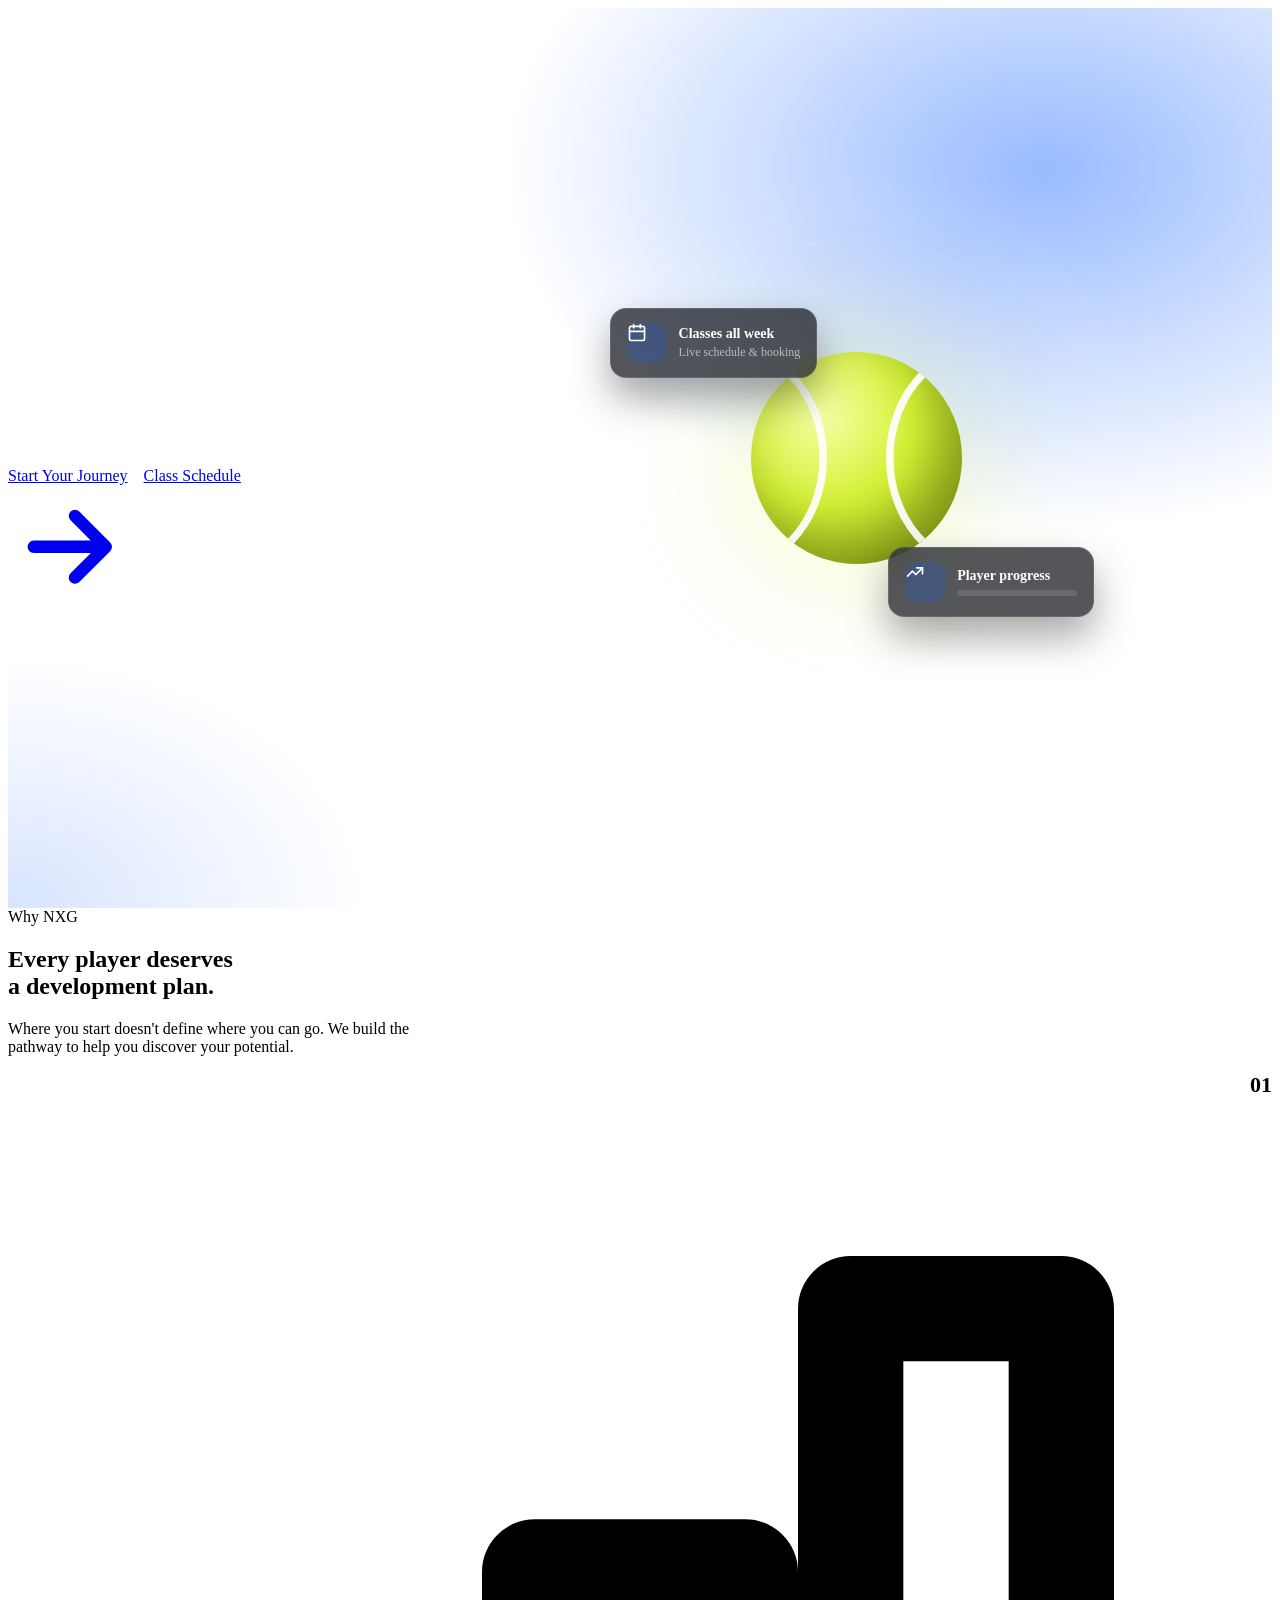
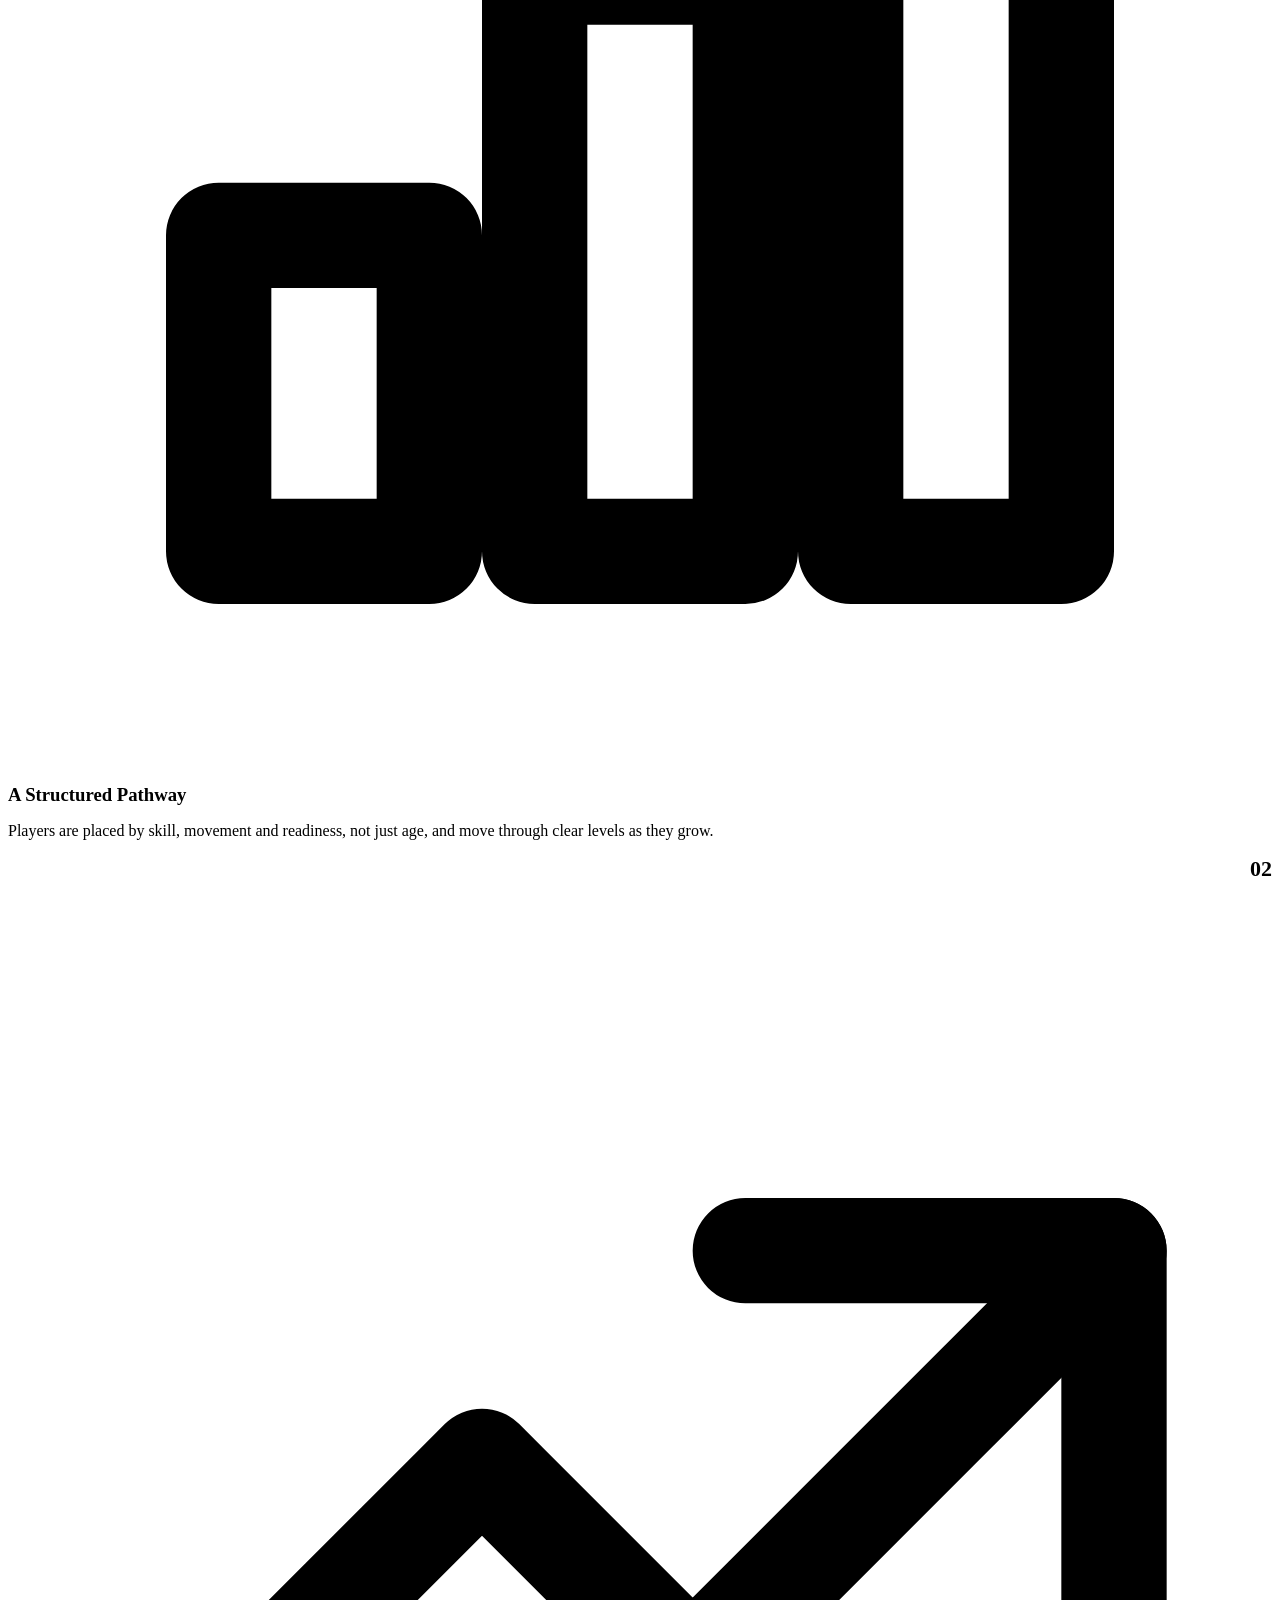
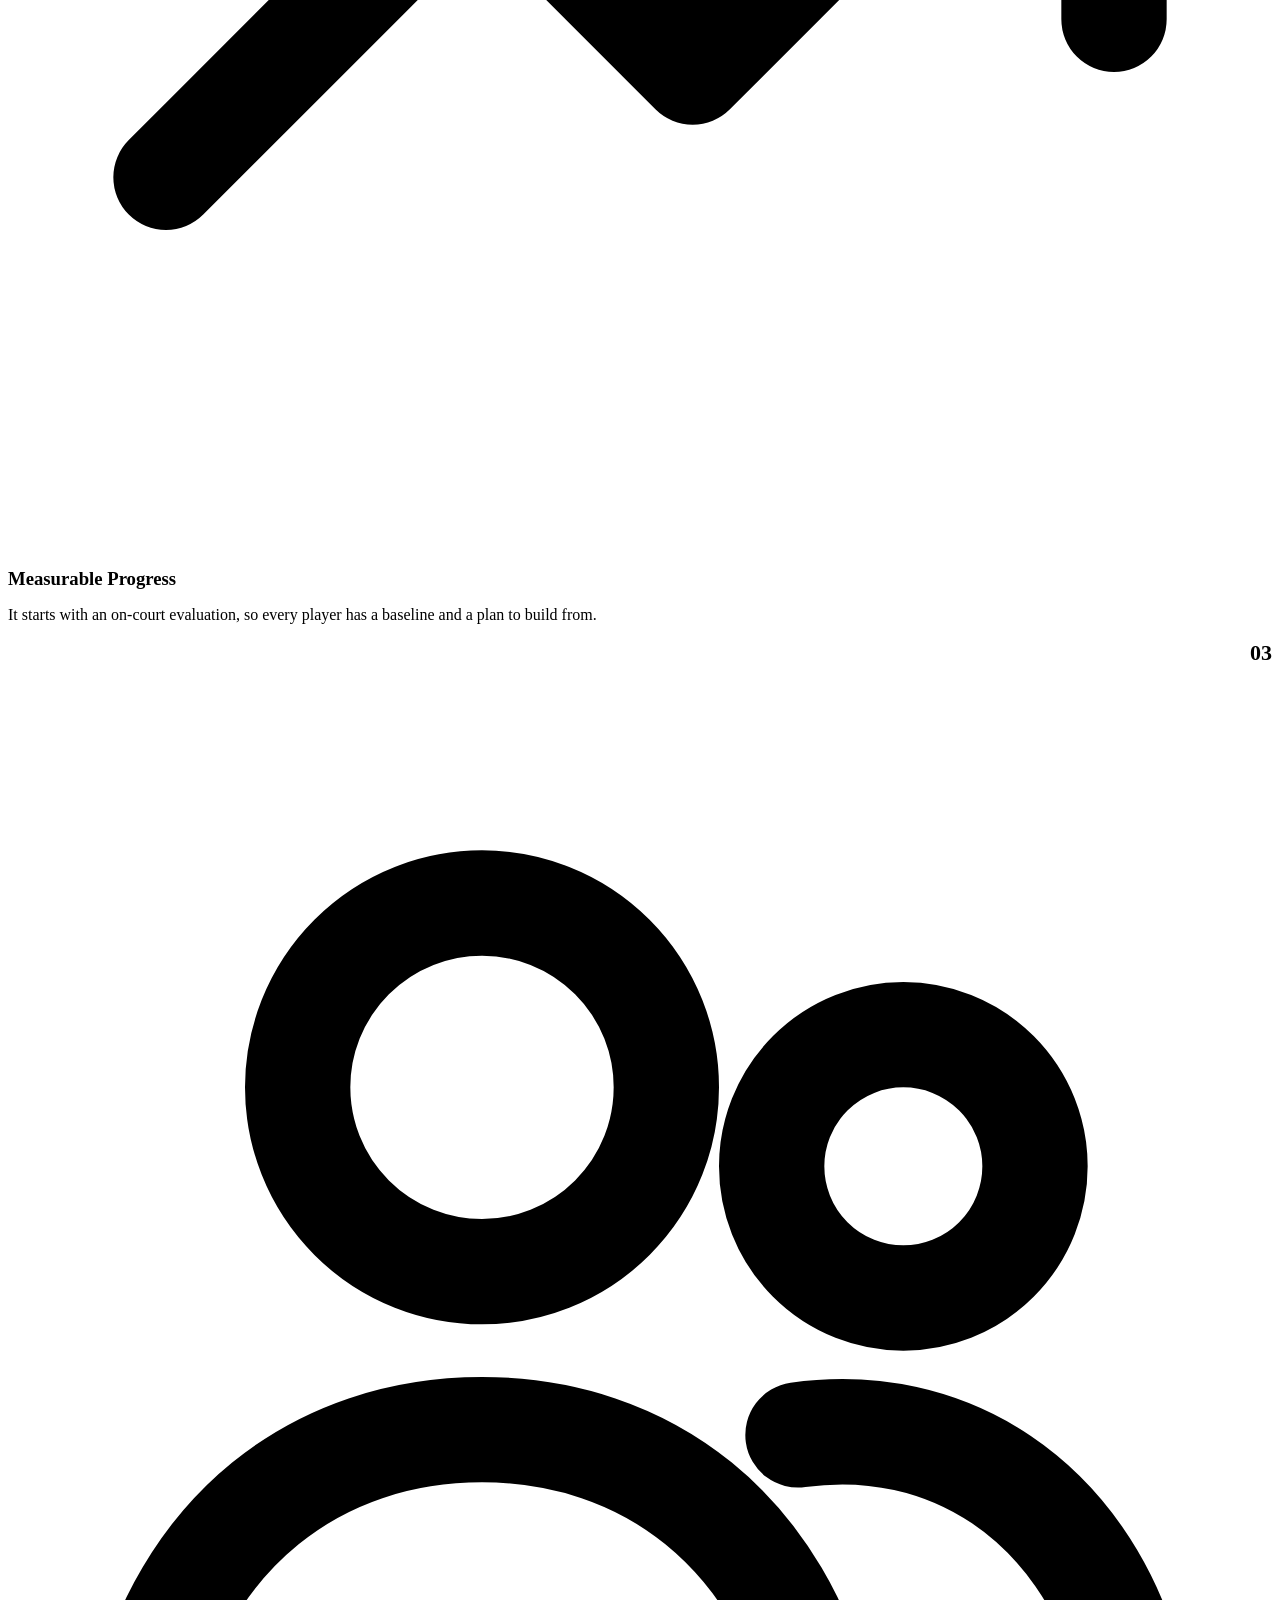
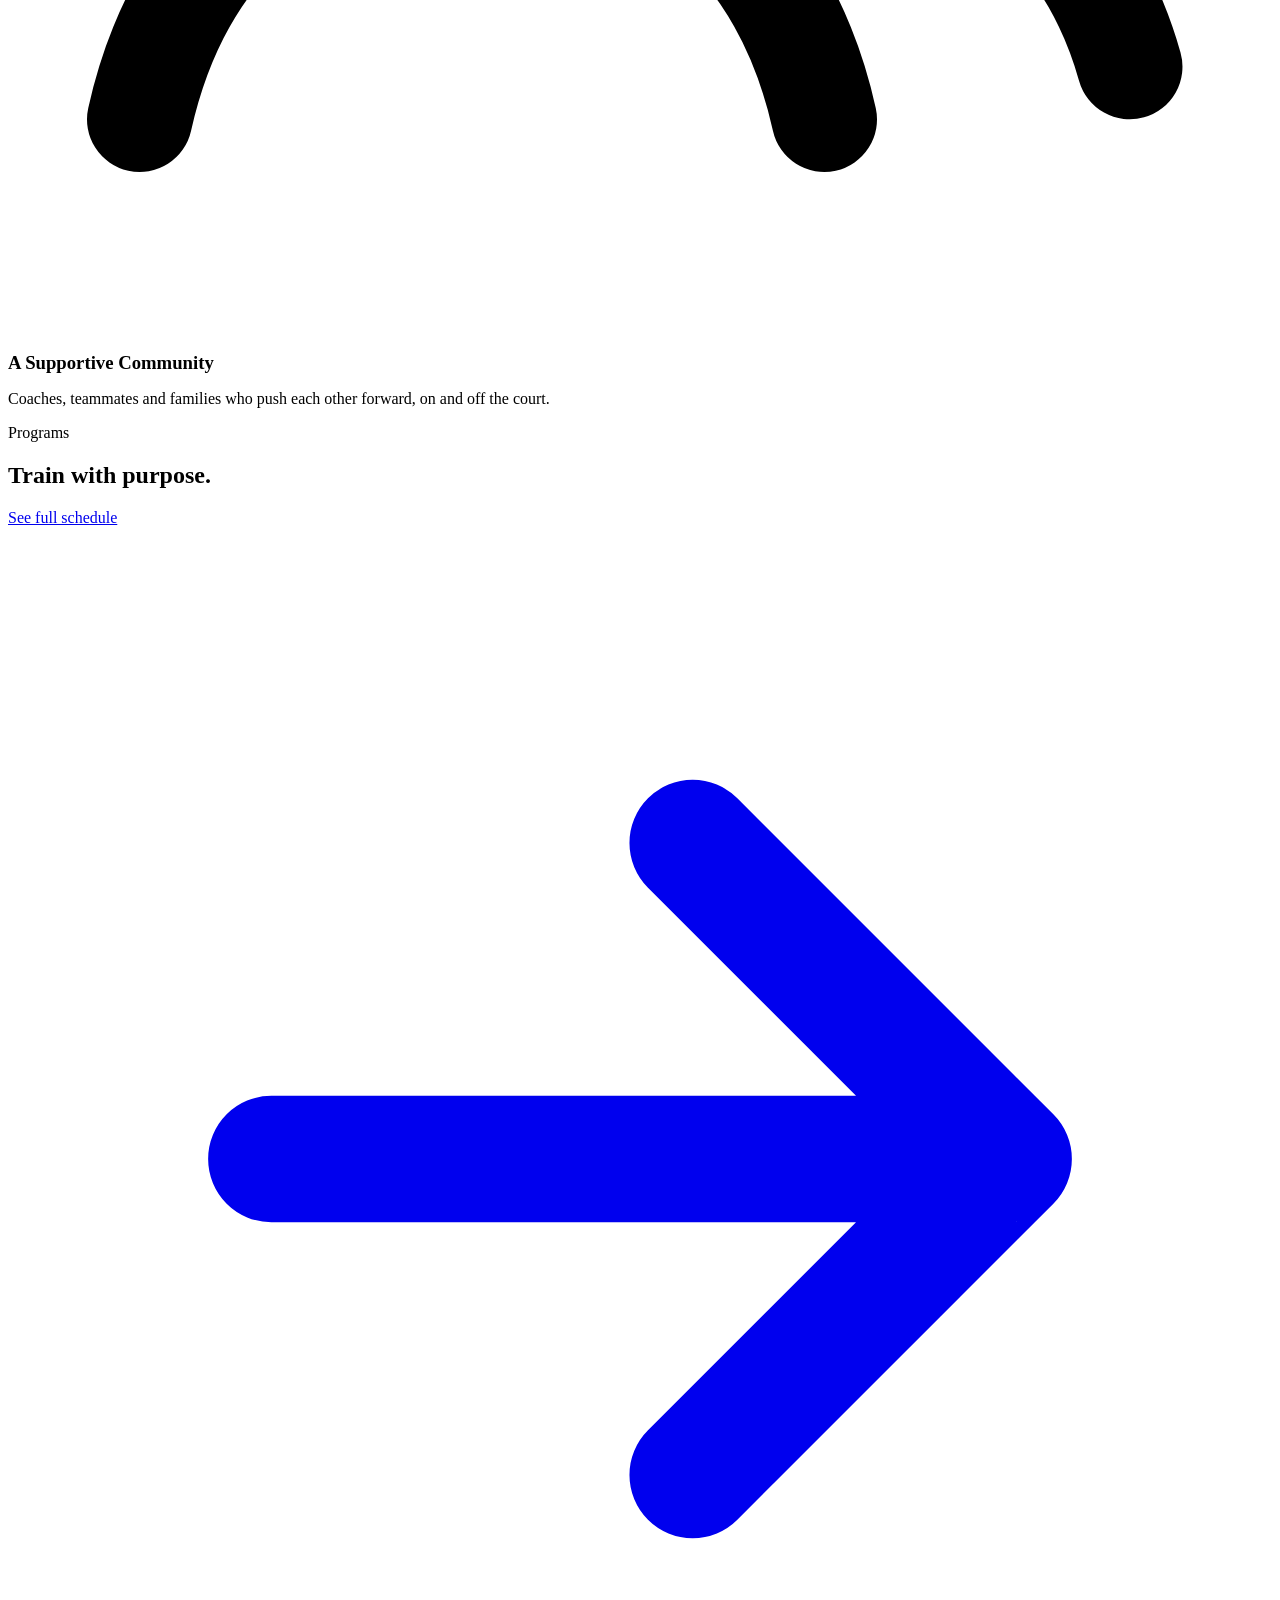
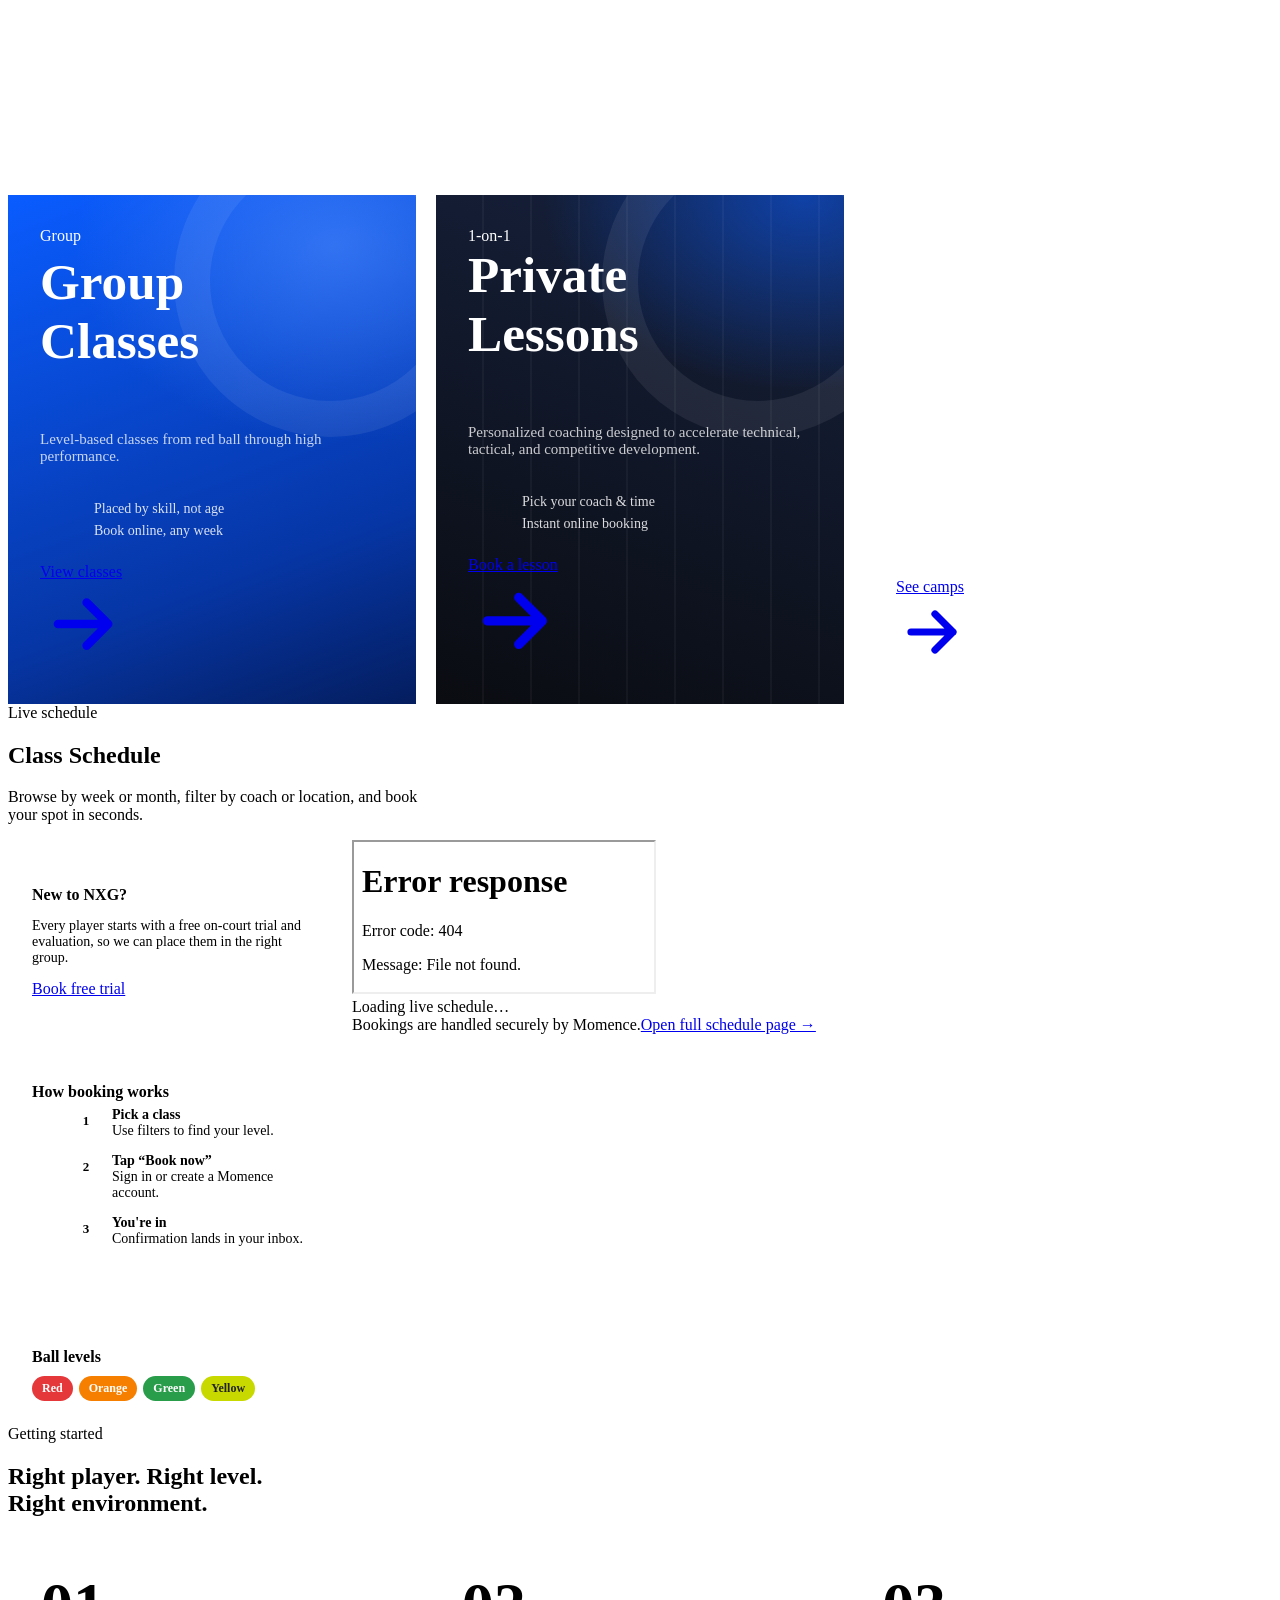
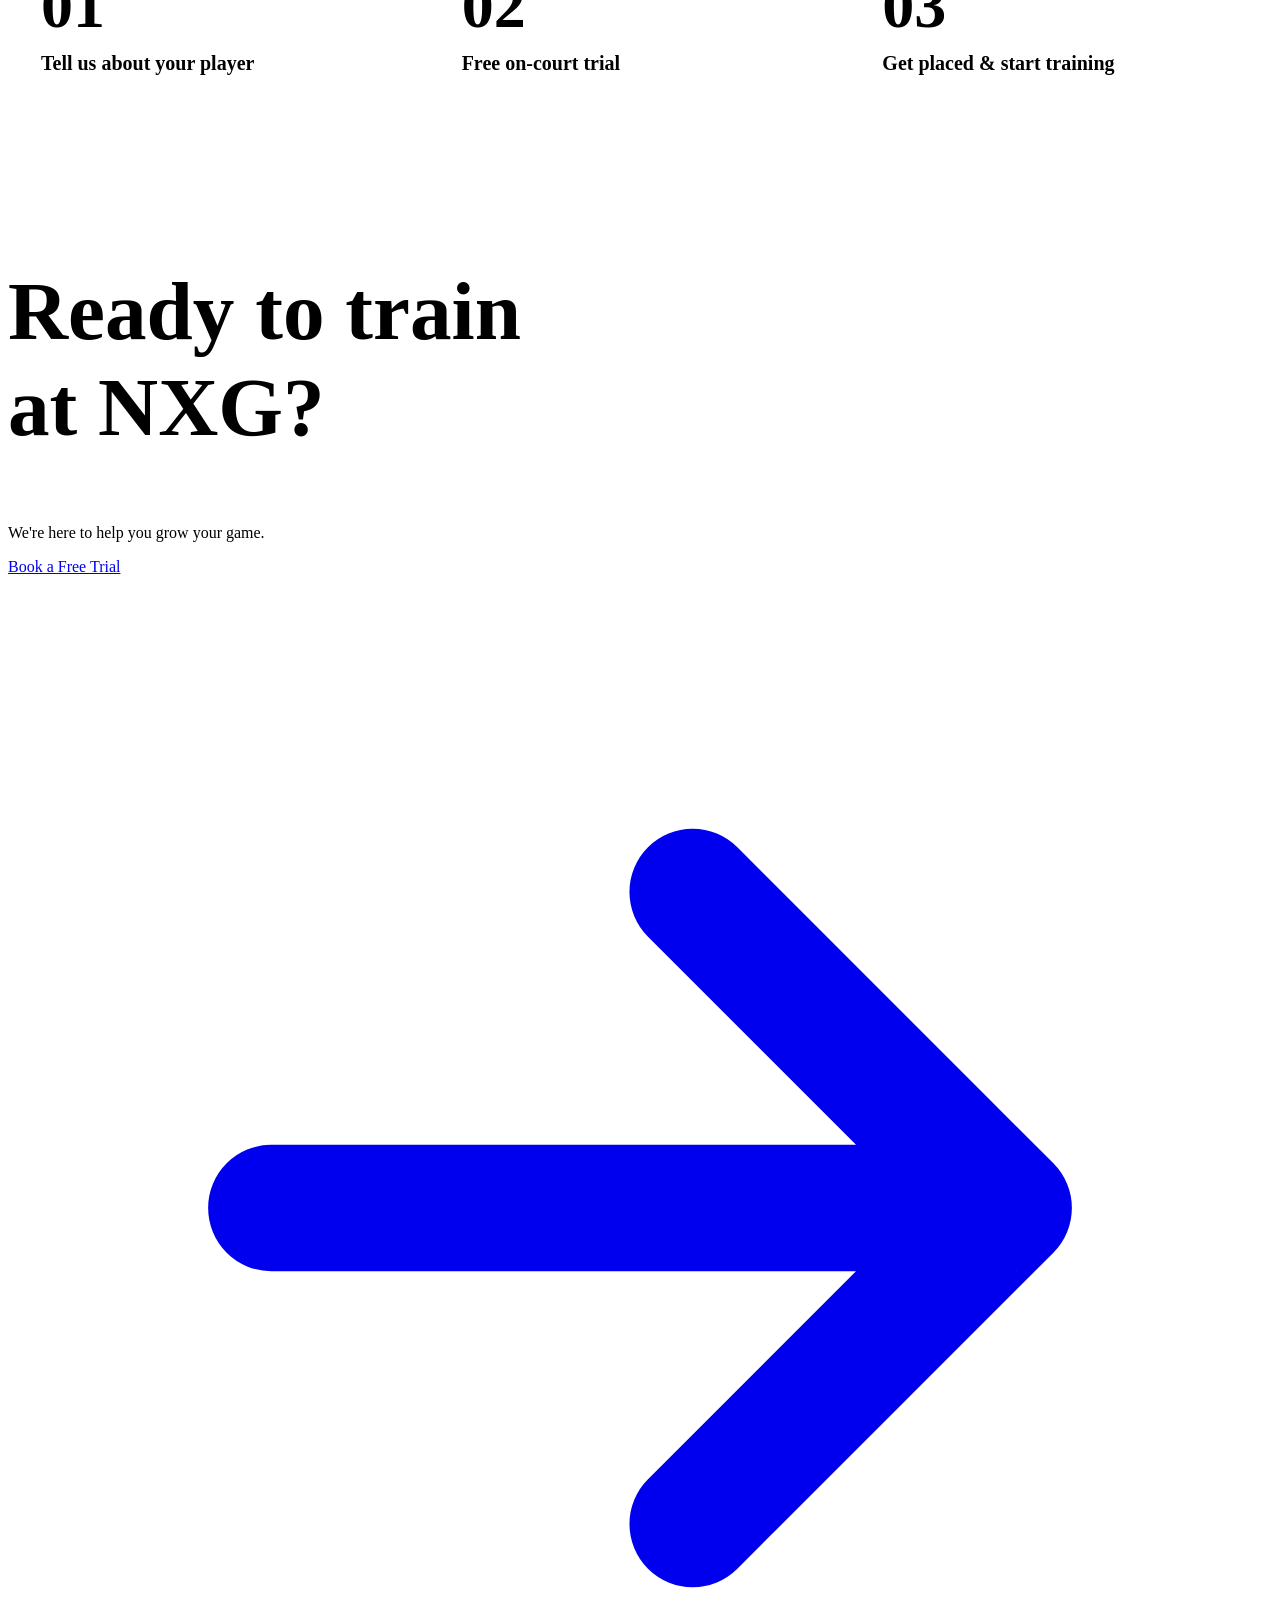
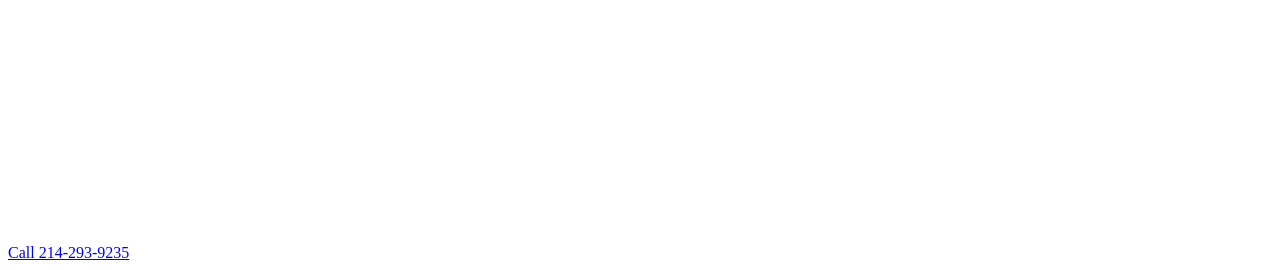
==== index.html @ feb455d2 "Add files via upload" ====
<!doctype html>
<html lang="en" class="no-js">
<head>
<meta charset="utf-8">
<meta name="viewport" content="width=device-width, initial-scale=1">
<title>NXG Tennis | Tennis Academy</title>
<meta name="description" content="NXG Tennis Academy in Anna & Melissa, TX. Development by Design: a structured pathway, measurable progress and a supportive community.">
<link rel="preconnect" href="https://fonts.googleapis.com">
<link rel="preconnect" href="https://fonts.gstatic.com" crossorigin>
<link href="https://fonts.googleapis.com/css2?family=Barlow+Condensed:wght@700;800&family=Inter:wght@400;500;600;700;800;900&display=swap" rel="stylesheet">
<link rel="stylesheet" href="assets/styles.css">
<style>
  /* ---------- Hero ---------- */
  .hero{position:relative;min-height:100svh;background:var(--ink);color:#fff;display:flex;align-items:center;overflow:hidden;isolation:isolate}
  .hero::before{content:"";position:absolute;inset:0;z-index:-2;background:
    radial-gradient(900px 600px at 82% 18%, rgba(10,92,255,.42), transparent 60%),
    radial-gradient(600px 420px at 0% 100%, rgba(10,92,255,.16), transparent 60%)}
  .hero-grid{display:grid;grid-template-columns:1.15fr .85fr;align-items:center;gap:32px;padding:calc(var(--header-h) + 48px) 0 96px}
  .hero h1 .line{display:block;overflow:hidden;padding-bottom:.04em}
  .hero h1 .line>span{display:block;transform:translateY(110%);animation:rise .9s cubic-bezier(.2,.8,.2,1) forwards}
  .hero h1 .line:nth-child(2)>span{animation-delay:.1s}
  @keyframes rise{to{transform:none}}
  .hero-props{display:flex;flex-wrap:wrap;gap:10px;margin-top:28px}
  .hero-props span{display:inline-flex;align-items:center;gap:8px;font-size:15px;font-weight:500;padding:9px 16px;border-radius:999px;background:rgba(255,255,255,.07);border:1px solid rgba(255,255,255,.12);opacity:0;animation:fade .6s ease forwards}
  .hero-props span:nth-child(1){animation-delay:.45s}.hero-props span:nth-child(2){animation-delay:.55s}.hero-props span:nth-child(3){animation-delay:.65s}
  .hero-props svg{width:16px;height:16px;color:var(--blue-400)}
  @keyframes fade{to{opacity:1}}
  .hero-actions{display:flex;flex-wrap:wrap;gap:12px;margin-top:36px;opacity:0;animation:fade .6s .8s ease forwards}
  .hero-meta{display:flex;gap:28px;margin-top:44px;color:rgba(255,255,255,.6);font-size:14px;opacity:0;animation:fade .6s 1s ease forwards}
  .hero-meta b{display:block;color:#fff;font-size:15px;font-weight:600}

  .hero-art{position:relative;aspect-ratio:1;max-width:520px;justify-self:end;width:100%}
  .hero-art .orbit{position:absolute;inset:0;border-radius:50%;border:1px solid rgba(255,255,255,.1)}
  .hero-art .orbit.o2{inset:14%;border-color:rgba(255,255,255,.07)}
  .hero-art .orbit.o3{inset:-14%;border:48px solid rgba(255,255,255,.03)}
  .hero-ball{position:absolute;inset:26%;border-radius:50%;
    background:radial-gradient(circle at 34% 30%, #f6ffa6, #d4f034 45%, #8cad10 100%);
    box-shadow:0 0 140px rgba(212,240,52,.32), inset -18px -24px 50px rgba(0,0,0,.25);animation:float 6s ease-in-out infinite}
  .hero-ball::before{content:"";position:absolute;inset:0;border-radius:50%;
    background:url("data:image/svg+xml,%3Csvg xmlns='http://www.w3.org/2000/svg' viewBox='0 0 100 100'%3E%3Cg fill='none' stroke='%23fff' stroke-opacity='.92' stroke-width='3.6' stroke-linecap='round'%3E%3Cpath d='M17 9 C40 30 40 70 17 91'/%3E%3Cpath d='M83 9 C60 30 60 70 83 91'/%3E%3C/g%3E%3C/svg%3E") center/100% 100% no-repeat}
  @keyframes float{0%,100%{transform:translateY(-10px) rotate(-8deg)}50%{transform:translateY(12px) rotate(8deg)}}
  .float-card{position:absolute;background:rgba(18,21,29,.72);backdrop-filter:blur(14px);-webkit-backdrop-filter:blur(14px);border:1px solid rgba(255,255,255,.12);border-radius:16px;padding:14px 16px;display:flex;gap:12px;align-items:center;box-shadow:0 20px 40px rgba(0,0,0,.35);opacity:0;animation:fade .7s ease forwards}
  .float-card .icon-badge{width:40px;height:40px;border-radius:12px;background:rgba(10,92,255,.2);color:var(--blue-400)}
  .float-card .icon-badge svg{width:20px;height:20px}
  .float-card b{display:block;font-size:14px}
  .float-card small{color:rgba(255,255,255,.6);font-size:12px}
  .fc1{left:-6%;top:16%;animation-delay:1.1s}
  .fc2{right:-4%;bottom:14%;animation-delay:1.3s}
  .fc2 .bar{width:120px;height:6px;border-radius:6px;background:rgba(255,255,255,.12);margin-top:6px;overflow:hidden}
  .fc2 .bar i{display:block;height:100%;width:72%;background:var(--blue);border-radius:6px}

  /* ---------- Pillars ---------- */
  .pillar h3{margin:18px 0 8px}
  .pillar p{color:var(--muted)}
  .pillar .num{float:right;font-family:var(--display);font-weight:800;font-size:22px;color:var(--line)}

  /* ---------- Programs ---------- */
  .programs{display:grid;grid-template-columns:repeat(3,1fr);gap:20px}
  .prog{position:relative;border-radius:var(--radius);overflow:hidden;color:#fff;padding:32px;min-height:440px;display:flex;flex-direction:column;isolation:isolate;transition:transform .35s}
  .prog:hover{transform:translateY(-6px)}
  .prog .bg{position:absolute;inset:0;z-index:-1;transition:transform .8s}
  .prog:hover .bg{transform:scale(1.06)}
  .prog .ring{position:absolute;right:-70px;top:-70px;width:240px;height:240px;border-radius:50%;border:36px solid rgba(255,255,255,.07);z-index:-1}
  .prog .top{display:flex;justify-content:space-between;align-items:center}
  .prog h3{margin-top:auto;font-size:clamp(40px,4vw,52px)}
  .prog p{color:rgba(255,255,255,.78);margin:10px 0 22px;font-size:15px}
  .prog ul{list-style:none;display:grid;gap:6px;font-size:14px;color:rgba(255,255,255,.85);margin-bottom:24px}
  .prog li{display:flex;gap:8px;align-items:center}
  .prog li::before{content:"";width:6px;height:6px;border-radius:50%;background:var(--ball)}
  .prog .btn{align-self:flex-start}
  .p1 .bg{background:radial-gradient(400px 300px at 80% 10%, rgba(77,139,255,.6), transparent 65%), linear-gradient(160deg,#0a5cff,#0636a6 70%,#041d5e)}
  .p2 .bg{background:repeating-linear-gradient(90deg,transparent 0 46px,rgba(255,255,255,.04) 46px 48px), radial-gradient(400px 300px at 90% 0%, rgba(10,92,255,.55), transparent 65%), linear-gradient(200deg,#16213d,#0a0c11)}
  .p3 .bg{background:radial-gradient(circle at 84% 22%, var(--ball) 0 22px, transparent 23px), radial-gradient(circle at 84% 22%, rgba(212,240,52,.18) 0 56px, transparent 57px), radial-gradient(420px 300px at 0% 0%, rgba(10,92,255,.45), transparent 65%), linear-gradient(170deg,#1b2236,#0a0c11)}

  /* ---------- Schedule ---------- */
  .sched-wrap{display:grid;grid-template-columns:320px 1fr;gap:24px;align-items:start}
  .sched-aside{position:sticky;top:calc(var(--header-h) + 24px);display:grid;gap:16px}
  .sched-aside .card{padding:24px}
  .sched-aside h4{font-size:16px;margin-bottom:6px}
  .sched-aside p{color:var(--muted);font-size:14px}
  .steps{list-style:none;counter-reset:s;display:grid;gap:14px;margin-top:6px}
  .steps li{counter-increment:s;display:grid;grid-template-columns:28px 1fr;gap:12px;font-size:14px;color:var(--muted)}
  .steps li::before{content:counter(s);width:28px;height:28px;border-radius:50%;background:var(--blue-50);color:var(--blue);font-weight:700;display:grid;place-items:center;font-size:13px}
  .steps b{color:var(--text);display:block}
  .levels{display:flex;flex-wrap:wrap;gap:6px;margin-top:10px}
  .lv{font-size:12px;font-weight:700;padding:5px 10px;border-radius:999px;color:#fff}

  /* ---------- How it works ---------- */
  .how{display:grid;grid-template-columns:repeat(3,1fr);gap:0;border:1px solid rgba(255,255,255,.1);border-radius:var(--radius);overflow:hidden}
  .how > div{padding:36px 32px;border-right:1px solid rgba(255,255,255,.1);position:relative}
  .how > div:last-child{border-right:0}
  .how .n{font-family:var(--display);font-weight:800;font-size:64px;line-height:1;color:var(--blue)}
  .how h3{font-size:20px;margin:14px 0 8px}
  .how p{color:rgba(255,255,255,.65);font-size:15px}

  @media (max-width:1000px){
    .hero-grid{grid-template-columns:1fr;padding-bottom:72px}
    .hero-art{max-width:340px;justify-self:center;margin-top:16px}
    .fc1{left:-10%}.fc2{right:-10%}
    .programs{grid-template-columns:1fr}
    .prog{min-height:380px}
    .sched-wrap{grid-template-columns:1fr}
    .sched-aside{position:static;grid-template-columns:1fr 1fr}
    .how{grid-template-columns:1fr}
    .how > div{border-right:0;border-bottom:1px solid rgba(255,255,255,.1)}
    .how > div:last-child{border-bottom:0}
  }
  @media (max-width:640px){
    .hero-art{max-width:260px}
    .float-card{padding:10px 12px}
    .fc1{left:-18%;top:6%}.fc2{right:-18%;bottom:4%}
    .hero-meta{gap:18px;flex-wrap:wrap}
    .sched-aside{grid-template-columns:1fr}
  }
</style>
</head>
<body>
<div data-header></div>

<main id="main">
  <!-- HERO -->
  <section class="hero">
    <div class="wrap hero-grid">
      <div>
        <span class="eyebrow" style="color:var(--blue-400)">NXG Tennis Academy · Anna &amp; Melissa, TX</span>
        <h1 class="display h1" style="margin-top:18px">
          <span class="line"><span>Development</span></span>
          <span class="line"><span class="accent">by Design.</span></span>
        </h1>
        <div class="hero-props">
          <span><svg viewBox="0 0 24 24" fill="none" stroke="currentColor" stroke-width="2.5"><path d="m5 12 5 5 9-10"/></svg>A structured pathway</span>
          <span><svg viewBox="0 0 24 24" fill="none" stroke="currentColor" stroke-width="2.5"><path d="m5 12 5 5 9-10"/></svg>Measurable progress</span>
          <span><svg viewBox="0 0 24 24" fill="none" stroke="currentColor" stroke-width="2.5"><path d="m5 12 5 5 9-10"/></svg>A supportive community</span>
        </div>
        <div class="hero-actions">
          <a class="btn btn-primary" href="free-trial.html">Start Your Journey <svg viewBox="0 0 24 24" fill="none" stroke="currentColor" stroke-width="2.4" stroke-linecap="round" stroke-linejoin="round"><path d="M5 12h14M13 6l6 6-6 6"/></svg></a>
          <a class="btn btn-ghost" href="#schedule">Class Schedule</a>
        </div>
        <div class="hero-meta">
          <div><b>Free trial</b>Every player starts here</div>
          <div><b>2 locations</b>Anna &amp; Melissa</div>
          <div><b>All levels</b>Red ball to high performance</div>
        </div>
      </div>
      <div class="hero-art" aria-hidden="true">
        <div class="orbit o3"></div><div class="orbit"></div><div class="orbit o2"></div>
        <div class="hero-ball"></div>
        <div class="float-card fc1">
          <div class="icon-badge"><svg viewBox="0 0 24 24" fill="none" stroke="currentColor" stroke-width="2" stroke-linecap="round" stroke-linejoin="round"><rect x="3" y="4" width="18" height="17" rx="2"/><path d="M8 2v4M16 2v4M3 10h18"/></svg></div>
          <div><b>Classes all week</b><small>Live schedule &amp; booking</small></div>
        </div>
        <div class="float-card fc2">
          <div class="icon-badge"><svg viewBox="0 0 24 24" fill="none" stroke="currentColor" stroke-width="2" stroke-linecap="round" stroke-linejoin="round"><path d="M3 17l6-6 4 4 8-8"/><path d="M14 7h7v7"/></svg></div>
          <div><b>Player progress</b><div class="bar"><i></i></div></div>
        </div>
      </div>
    </div>
  </section>

  <!-- WHY -->
  <section class="section">
    <div class="wrap">
      <div class="section-head reveal">
        <div>
          <span class="eyebrow">Why NXG</span>
          <h2 class="display h2">Every player deserves<br><span class="accent">a development plan.</span></h2>
        </div>
        <p class="lead" style="max-width:420px">Where you start doesn't define where you can go. We build the pathway to help you discover your potential.</p>
      </div>
      <div class="grid-3">
        <article class="card hover pillar reveal">
          <span class="num">01</span>
          <div class="icon-badge"><svg viewBox="0 0 24 24" fill="none" stroke="currentColor" stroke-width="2" stroke-linecap="round" stroke-linejoin="round"><path d="M4 20h4v-6H4zM10 20h4V9h-4zM16 20h4V4h-4z"/></svg></div>
          <h3 class="display h3">A Structured Pathway</h3>
          <p>Players are placed by skill, movement and readiness, not just age, and move through clear levels as they grow.</p>
        </article>
        <article class="card hover pillar reveal" data-delay="100">
          <span class="num">02</span>
          <div class="icon-badge"><svg viewBox="0 0 24 24" fill="none" stroke="currentColor" stroke-width="2" stroke-linecap="round" stroke-linejoin="round"><path d="M3 17l6-6 4 4 8-8"/><path d="M14 7h7v7"/></svg></div>
          <h3 class="display h3">Measurable Progress</h3>
          <p>It starts with an on-court evaluation, so every player has a baseline and a plan to build from.</p>
        </article>
        <article class="card hover pillar reveal" data-delay="200">
          <span class="num">03</span>
          <div class="icon-badge"><svg viewBox="0 0 24 24" fill="none" stroke="currentColor" stroke-width="2" stroke-linecap="round" stroke-linejoin="round"><circle cx="9" cy="8" r="3.5"/><circle cx="17" cy="9.5" r="2.5"/><path d="M2.5 20c.8-3.6 3.4-5.5 6.5-5.5s5.7 1.9 6.5 5.5M15 14.6c2.8-.4 5.4 1.2 6.3 4.4"/></svg></div>
          <h3 class="display h3">A Supportive Community</h3>
          <p>Coaches, teammates and families who push each other forward, on and off the court.</p>
        </article>
      </div>
    </div>
  </section>

  <!-- PROGRAMS -->
  <section class="section bg-mist">
    <div class="wrap">
      <div class="section-head reveal">
        <div>
          <span class="eyebrow">Programs</span>
          <h2 class="display h2">Train with <span class="accent">purpose.</span></h2>
        </div>
        <a class="btn btn-outline" href="schedule.html">See full schedule <svg viewBox="0 0 24 24" fill="none" stroke="currentColor" stroke-width="2.4" stroke-linecap="round" stroke-linejoin="round"><path d="M5 12h14M13 6l6 6-6 6"/></svg></a>
      </div>
      <div class="programs">
        <article class="prog p1 reveal">
          <div class="bg"></div><div class="ring"></div>
          <div class="top"><span class="badge dark">Group</span></div>
          <h3 class="display">Group<br>Classes</h3>
          <p>Level-based classes from red ball through high performance.</p>
          <ul><li>Placed by skill, not age</li><li>Book online, any week</li></ul>
          <a class="btn btn-white btn-sm" href="schedule.html#classes">View classes <svg viewBox="0 0 24 24" fill="none" stroke="currentColor" stroke-width="2.4" stroke-linecap="round" stroke-linejoin="round"><path d="M5 12h14M13 6l6 6-6 6"/></svg></a>
        </article>
        <article class="prog p2 reveal" data-delay="100">
          <div class="bg"></div><div class="ring"></div>
          <div class="top"><span class="badge dark">1-on-1</span></div>
          <h3 class="display">Private<br><span style="color:var(--blue-400)">Lessons</span></h3>
          <p>Personalized coaching designed to accelerate technical, tactical, and competitive development.</p>
          <ul><li>Pick your coach &amp; time</li><li>Instant online booking</li></ul>
          <a class="btn btn-primary btn-sm" href="schedule.html#private">Book a lesson <svg viewBox="0 0 24 24" fill="none" stroke="currentColor" stroke-width="2.4" stroke-linecap="round" stroke-linejoin="round"><path d="M5 12h14M13 6l6 6-6 6"/></svg></a>
        </article>
        <article class="prog p3 reveal" data-delay="200">
          <div class="bg"></div>
          <div class="top"><span class="badge ball" id="nextCampBadge">Seasonal</span></div>
          <h3 class="display">Tennis<br>Camps</h3>
          <p>School's out. Development doesn't stop. Thanksgiving, Christmas, Spring Break and Summer.</p>
          <ul><li>3-hour &amp; 5-hour options</li><li>Max 6 players per coach</li></ul>
          <a class="btn btn-white btn-sm" href="camps.html">See camps <svg viewBox="0 0 24 24" fill="none" stroke="currentColor" stroke-width="2.4" stroke-linecap="round" stroke-linejoin="round"><path d="M5 12h14M13 6l6 6-6 6"/></svg></a>
        </article>
      </div>
    </div>
  </section>

  <!-- CLASS SCHEDULE (live Momence) -->
  <section class="section" id="schedule">
    <div class="wrap">
      <div class="section-head reveal">
        <div>
          <span class="badge live">Live schedule</span>
          <h2 class="display h2">Class <span class="accent">Schedule</span></h2>
        </div>
        <p class="lead" style="max-width:440px">Browse by week or month, filter by coach or location, and book your spot in seconds.</p>
      </div>
      <div class="sched-wrap">
        <aside class="sched-aside">
          <div class="card">
            <h4>New to NXG?</h4>
            <p>Every player starts with a free on-court trial and evaluation, so we can place them in the right group.</p>
            <a class="btn btn-primary btn-sm" style="margin-top:16px" href="trial-form.html">Book free trial</a>
          </div>
          <div class="card">
            <h4>How booking works</h4>
            <ol class="steps">
              <li><span><b>Pick a class</b>Use filters to find your level.</span></li>
              <li><span><b>Tap “Book now”</b>Sign in or create a Momence account.</span></li>
              <li><span><b>You're in</b>Confirmation lands in your inbox.</span></li>
            </ol>
          </div>
          <div class="card">
            <h4>Ball levels</h4>
            <div class="levels">
              <span class="lv" style="background:#e5383b">Red</span>
              <span class="lv" style="background:#f77f00">Orange</span>
              <span class="lv" style="background:#2a9d4b">Green</span>
              <span class="lv" style="background:#c8d900;color:#222">Yellow</span>
            </div>
          </div>
        </aside>
        <div class="embed-shell reveal" data-momence="schedule">
          <iframe src="embeds/schedule.html" title="NXG class schedule" loading="lazy"></iframe>
          <div class="embed-loading"><div><div class="spinner"></div>Loading live schedule…</div></div>
          <div class="embed-foot"><span>Bookings are handled securely by Momence.</span><a href="schedule.html">Open full schedule page →</a></div>
        </div>
      </div>
    </div>
  </section>

  <!-- HOW IT WORKS -->
  <section class="section bg-ink">
    <div class="wrap">
      <div class="section-head reveal">
        <div>
          <span class="eyebrow" style="color:var(--blue-400)">Getting started</span>
          <h2 class="display h2">Right player. Right level.<br><span class="accent">Right environment.</span></h2>
        </div>
      </div>
      <div class="how reveal">
        <div><span class="n">01</span><h3>Tell us about your player</h3><p>A short questionnaire about experience, goals and schedule. It takes a couple of minutes.</p></div>
        <div><span class="n">02</span><h3>Free on-court trial</h3><p>Our coaches assess current abilities, movement and competitive readiness.</p></div>
        <div><span class="n">03</span><h3>Get placed &amp; start training</h3><p>We recommend the training group that best fits their development. No guesswork.</p></div>
      </div>
    </div>
  </section>

  <!-- CTA -->
  <section class="section">
    <div class="wrap">
      <div class="cta-band reveal">
        <div class="ring"></div>
        <div>
          <span class="eyebrow" style="color:#fff">NXG Tennis Academy</span>
          <h2 class="display h2" style="font-size:clamp(48px,6.5vw,84px)">Ready to train<br>at NXG?</h2>
          <p>We're here to help you grow your game.</p>
        </div>
        <div class="actions">
          <a class="btn btn-white" href="trial-form.html">Book a Free Trial <svg viewBox="0 0 24 24" fill="none" stroke="currentColor" stroke-width="2.4" stroke-linecap="round" stroke-linejoin="round"><path d="M5 12h14M13 6l6 6-6 6"/></svg></a>
          <a class="btn btn-ghost" href="tel:+12142939235">Call 214-293-9235</a>
        </div>
      </div>
    </div>
  </section>
</main>

<div data-footer></div>
<script src="assets/site.js"></script>
<script src="assets/camps-data.js"></script>
<script>
  // Show the next upcoming camp on the Camps program card
  const next = window.NXG_CAMPS && NXG_CAMPS.next();
  if (next) document.getElementById('nextCampBadge').textContent = 'Next: ' + next.name;
</script>
</body>
</html>
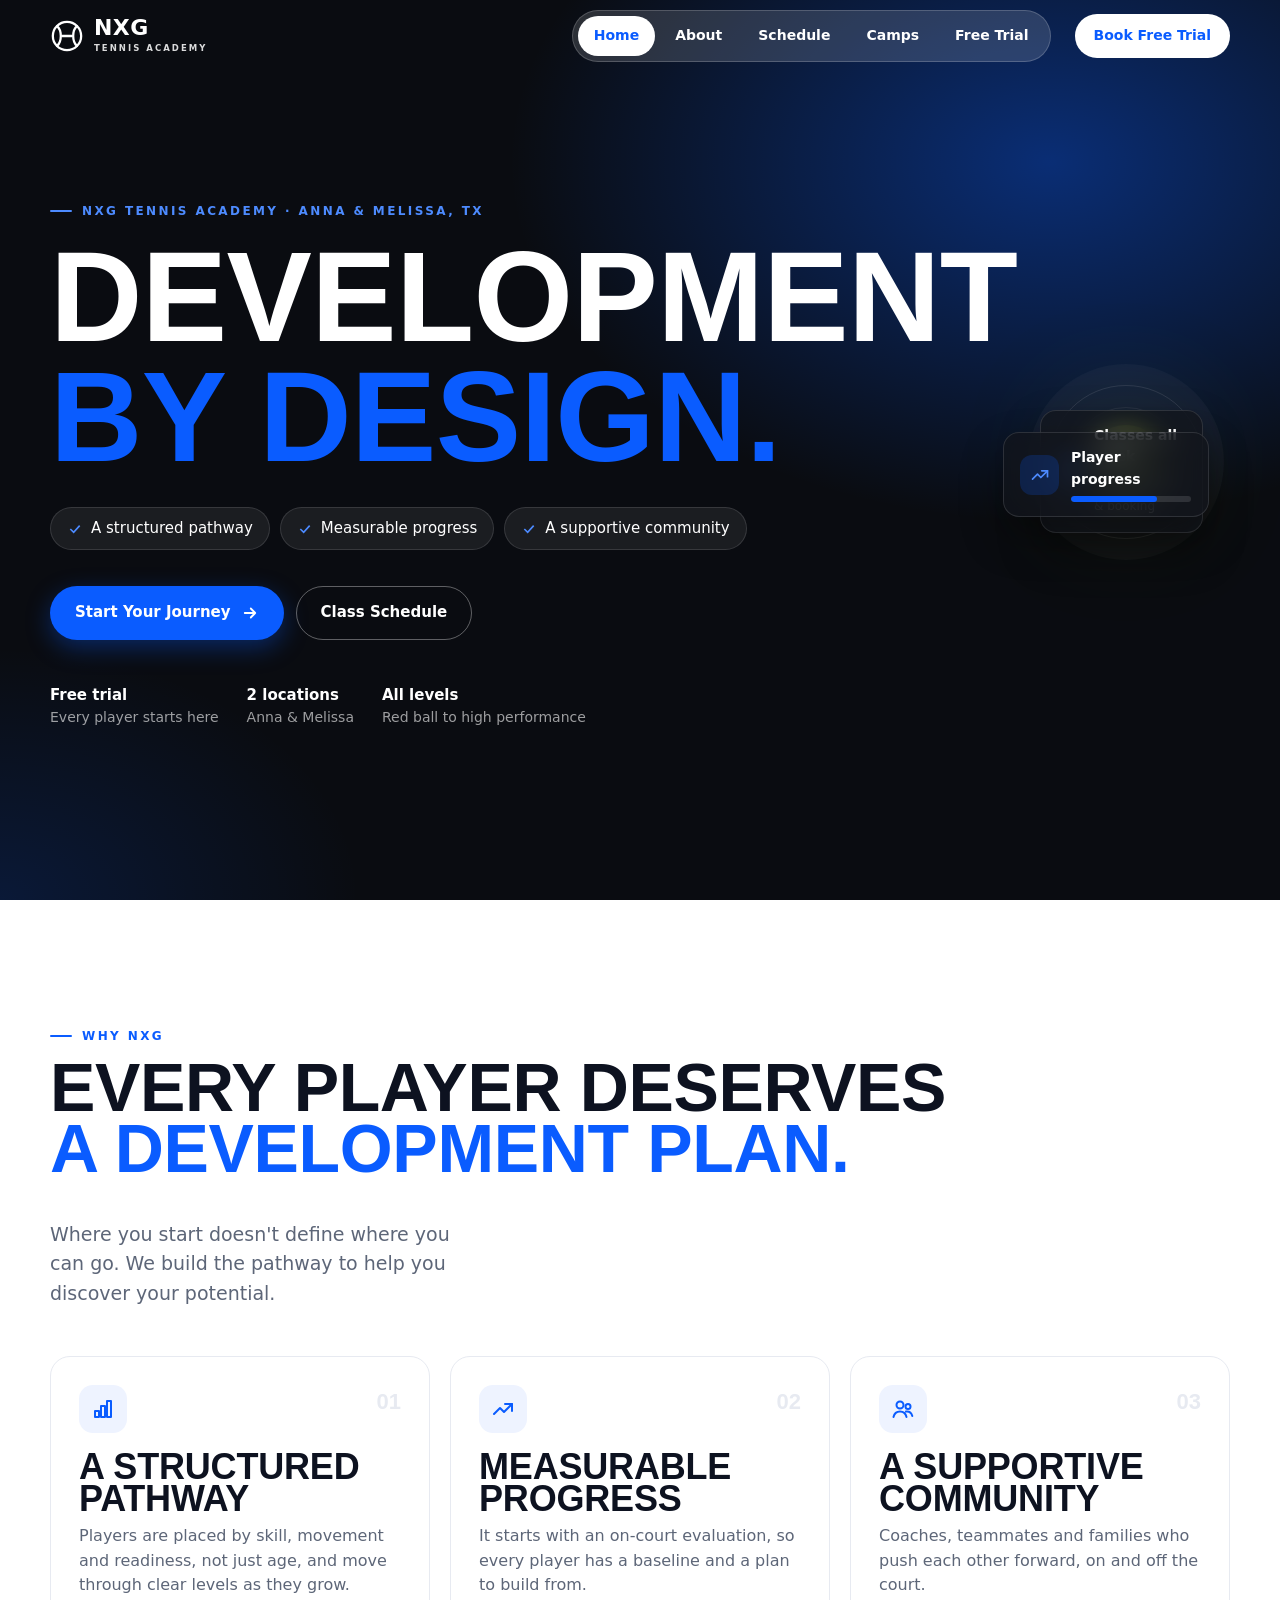
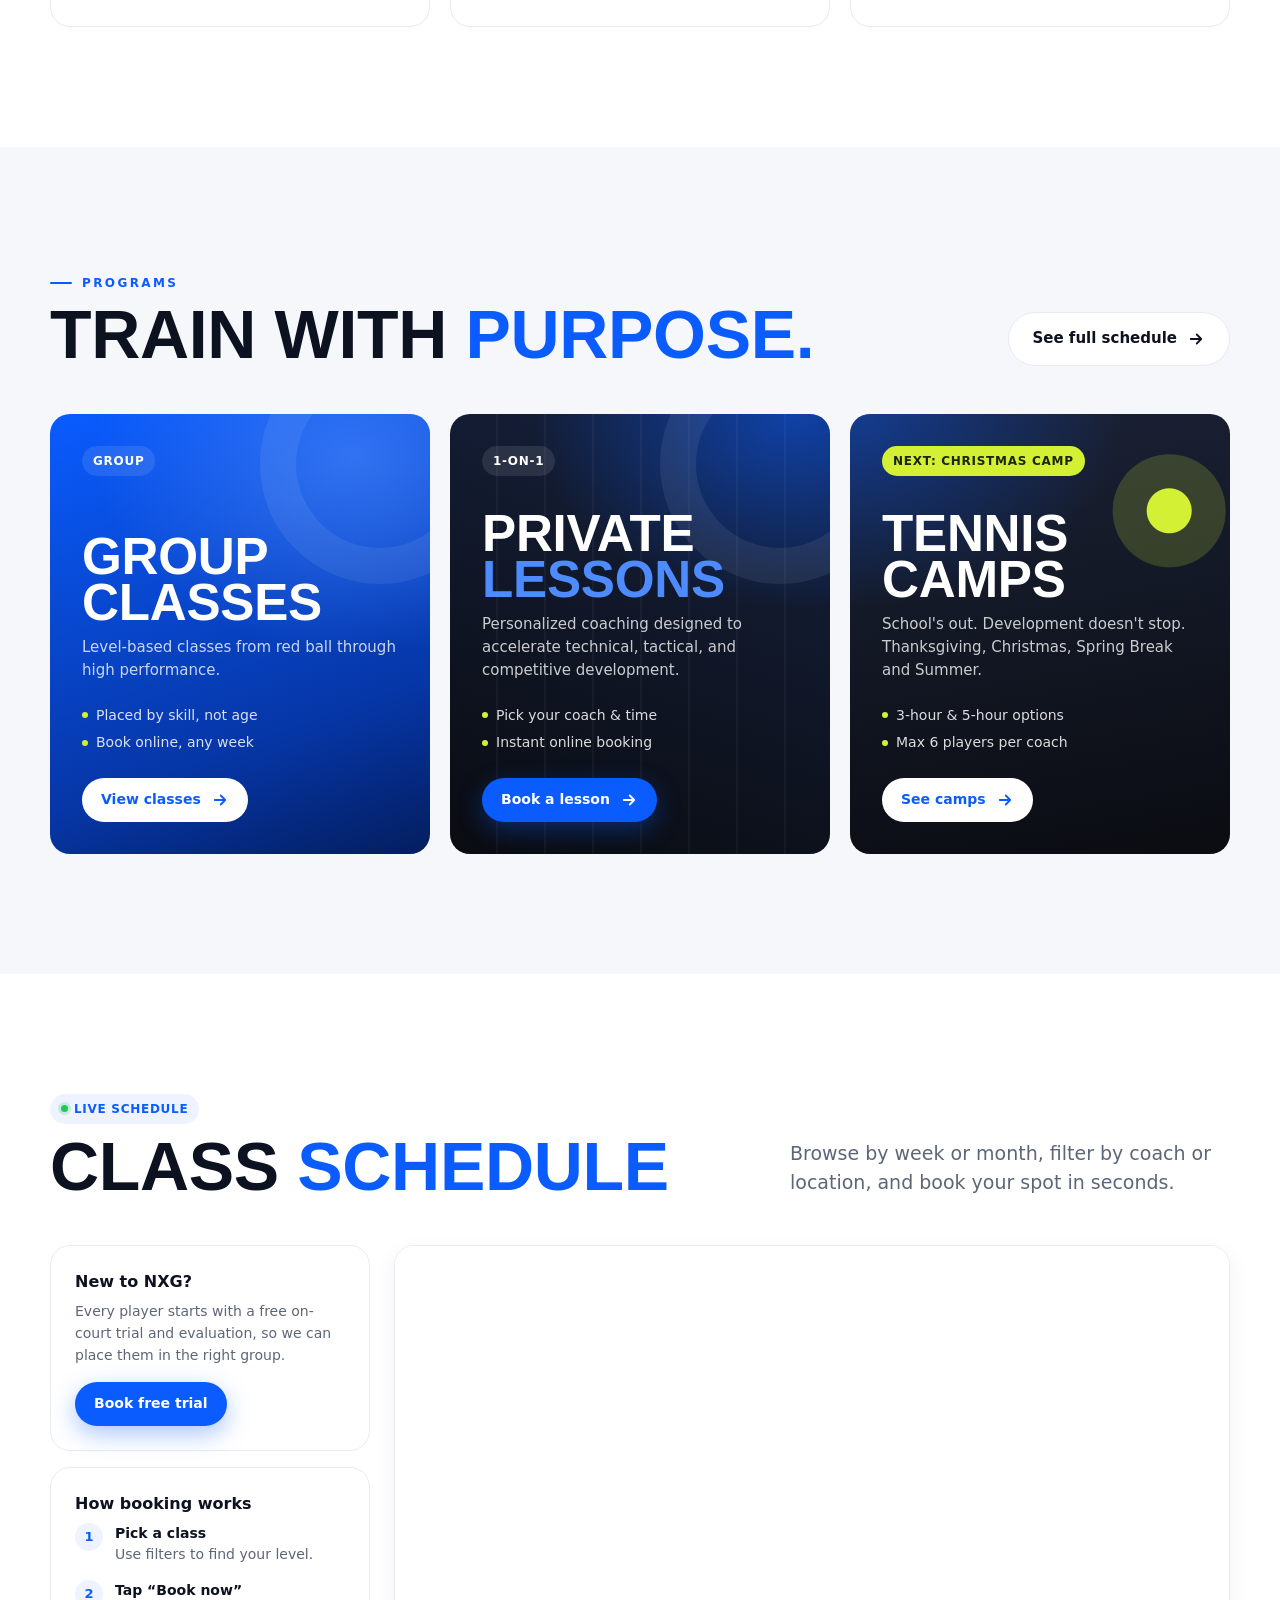
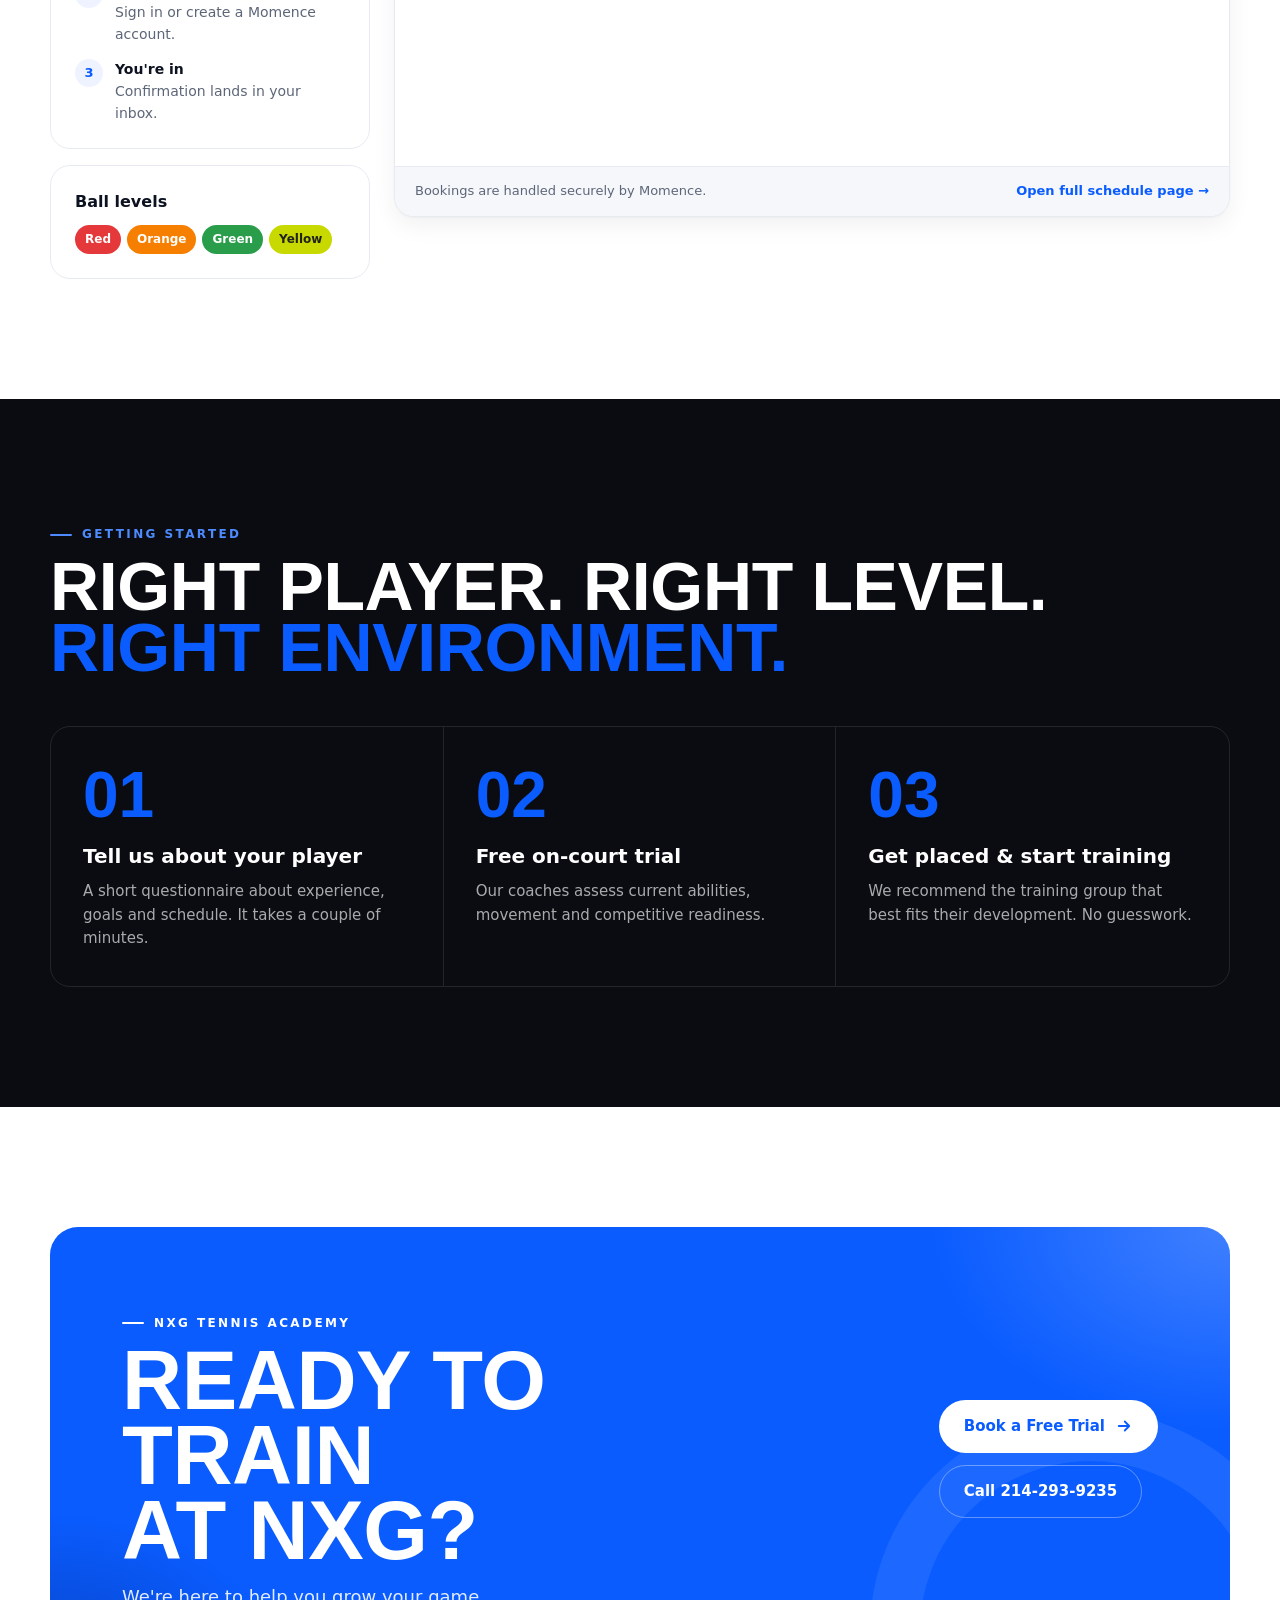
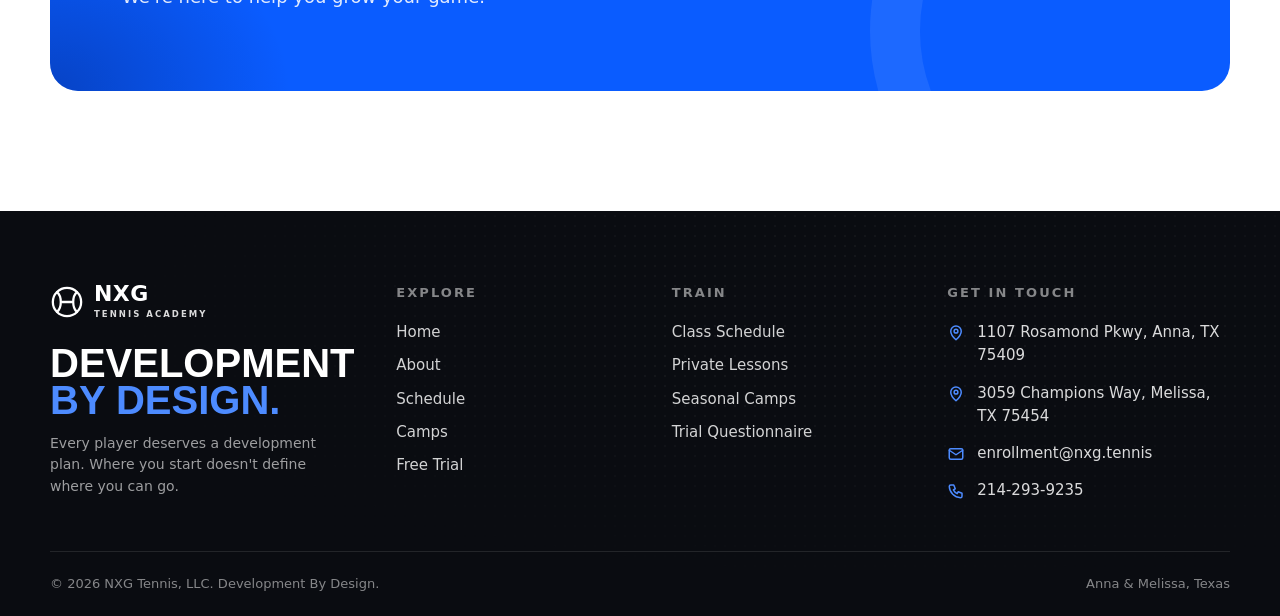
==== commit 078012d5: "Add files via upload" ====
--- a/index.html
+++ b/index.html
@@ -264,8 +264,8 @@
             </div>
           </div>
         </aside>
-        <div class="embed-shell reveal" data-momence="schedule">
-          <iframe src="embeds/schedule.html" title="NXG class schedule" loading="lazy"></iframe>
+        <div class="embed-shell reveal" data-momence="schedule" data-max-height="1100">
+          <iframe src="embeds/schedule.html" title="NXG class schedule"></iframe>
           <div class="embed-loading"><div><div class="spinner"></div>Loading live schedule…</div></div>
           <div class="embed-foot"><span>Bookings are handled securely by Momence.</span><a href="schedule.html">Open full schedule page →</a></div>
         </div>
--- a/assets/styles.css
+++ b/assets/styles.css
@@ -0,0 +1,186 @@
+/* NXG Tennis — shared styles */
+:root{
+  --blue:#0a5cff;
+  --blue-600:#004ae6;
+  --blue-400:#4d8bff;
+  --blue-50:#eef3ff;
+  --ink:#0a0c11;
+  --ink-2:#12151d;
+  --ink-3:#1b1f2a;
+  --white:#ffffff;
+  --bg:#ffffff;
+  --mist:#f5f7fb;
+  --line:#e7eaf1;
+  --text:#0d1220;
+  --muted:#5d6678;
+  --ball:#d4f034;
+  --radius:20px;
+  --radius-sm:12px;
+  --shadow:0 1px 2px rgba(13,18,32,.04), 0 8px 24px rgba(13,18,32,.06);
+  --shadow-lg:0 24px 60px rgba(13,18,32,.12);
+  --display:'Barlow Condensed', 'Arial Narrow', sans-serif;
+  --body:'Inter', system-ui, -apple-system, sans-serif;
+  --header-h:72px;
+}
+*,*::before,*::after{box-sizing:border-box}
+*{margin:0;padding:0}
+html{scroll-behavior:smooth;scroll-padding-top:calc(var(--header-h) + 16px)}
+body{font-family:var(--body);color:var(--text);background:var(--bg);-webkit-font-smoothing:antialiased;line-height:1.55;overflow-x:hidden}
+a{color:inherit;text-decoration:none}
+img,svg{display:block;max-width:100%}
+button,input,select,textarea{font:inherit;color:inherit}
+:focus-visible{outline:3px solid var(--blue-400);outline-offset:3px;border-radius:6px}
+.wrap{width:min(1180px,100% - 32px);margin-inline:auto}
+.sr-only{position:absolute;width:1px;height:1px;overflow:hidden;clip:rect(0 0 0 0);white-space:nowrap}
+
+/* ---------- Header ---------- */
+.site-header{position:fixed;inset:0 0 auto 0;z-index:100;height:var(--header-h);display:flex;align-items:center;transition:background .3s, box-shadow .3s, backdrop-filter .3s}
+.site-header .wrap{display:flex;align-items:center;gap:24px}
+.site-header.solid,.site-header.scrolled{background:rgba(10,92,255,.94);backdrop-filter:saturate(1.4) blur(14px);-webkit-backdrop-filter:saturate(1.4) blur(14px);box-shadow:0 6px 24px rgba(0,30,110,.18)}
+.brand{display:flex;align-items:center;gap:10px;color:#fff;flex-shrink:0}
+.brand svg{width:34px;height:34px}
+.brand b{font-weight:900;font-size:22px;letter-spacing:.02em;line-height:1;display:block}
+.brand small{display:block;font-size:8.5px;letter-spacing:.24em;font-weight:600;opacity:.85;margin-top:3px}
+.nav-links{display:flex;gap:4px;margin-left:auto;background:rgba(255,255,255,.14);border:1px solid rgba(255,255,255,.18);padding:5px;border-radius:999px}
+.nav-links a{color:#fff;font-weight:600;font-size:14px;padding:9px 16px;border-radius:999px;transition:background .2s, color .2s}
+.nav-links a:hover{background:rgba(255,255,255,.14)}
+.nav-links a[aria-current="page"]{background:#fff;color:var(--blue)}
+.header-cta{flex-shrink:0}
+.burger{display:none;margin-left:auto;width:44px;height:44px;border:0;background:rgba(255,255,255,.14);border-radius:12px;cursor:pointer;place-items:center}
+.burger span{display:block;width:20px;height:2px;background:#fff;border-radius:2px;transition:transform .3s, opacity .3s}
+.burger span+span{margin-top:5px}
+.burger[aria-expanded="true"] span:nth-child(1){transform:translateY(7px) rotate(45deg)}
+.burger[aria-expanded="true"] span:nth-child(2){opacity:0}
+.burger[aria-expanded="true"] span:nth-child(3){transform:translateY(-7px) rotate(-45deg)}
+.mobile-nav{position:fixed;inset:var(--header-h) 0 auto 0;z-index:99;background:var(--blue);padding:8px 16px 24px;transform:translateY(calc(-100% - var(--header-h) - 40px));visibility:hidden;transition:transform .35s cubic-bezier(.2,.8,.2,1), visibility 0s .35s;box-shadow:0 20px 40px rgba(0,30,110,.3)}
+.mobile-nav.open{transform:none;visibility:visible;transition:transform .35s cubic-bezier(.2,.8,.2,1)}
+.mobile-nav a{display:flex;justify-content:space-between;align-items:center;color:#fff;font-weight:700;font-size:20px;padding:16px 4px;border-bottom:1px solid rgba(255,255,255,.18)}
+.mobile-nav a[aria-current="page"]{color:#cfe0ff}
+.mobile-nav a.btn{margin-top:20px;width:100%;justify-content:center;color:var(--blue);font-size:16px;padding:16px;border-bottom:0}
+
+/* ---------- Buttons ---------- */
+.btn{display:inline-flex;align-items:center;gap:10px;font-weight:700;font-size:15px;padding:14px 24px;border-radius:999px;border:1.5px solid transparent;cursor:pointer;transition:transform .2s, background .2s, box-shadow .2s, border-color .2s, color .2s;white-space:nowrap}
+.btn svg{width:18px;height:18px;transition:transform .2s}
+.btn:hover svg{transform:translateX(3px)}
+.btn:active{transform:scale(.98)}
+.btn-primary{background:var(--blue);color:#fff;box-shadow:0 8px 24px rgba(10,92,255,.35)}
+.btn-primary:hover{background:var(--blue-600);box-shadow:0 10px 30px rgba(10,92,255,.45)}
+.btn-white{background:#fff;color:var(--blue)}
+.btn-white:hover{box-shadow:0 8px 24px rgba(0,0,0,.18)}
+.btn-ghost{border-color:rgba(255,255,255,.35);color:#fff}
+.btn-ghost:hover{border-color:#fff;background:rgba(255,255,255,.08)}
+.btn-outline{border-color:var(--line);color:var(--text);background:#fff}
+.btn-outline:hover{border-color:var(--blue);color:var(--blue)}
+.btn-sm{padding:10px 18px;font-size:14px}
+.btn-block{width:100%;justify-content:center}
+
+/* ---------- Type ---------- */
+.eyebrow{display:inline-flex;align-items:center;gap:10px;font-size:12px;font-weight:700;letter-spacing:.2em;text-transform:uppercase;color:var(--blue)}
+.eyebrow::before{content:"";width:22px;height:2px;background:currentColor;border-radius:2px}
+.display{font-family:var(--display);font-weight:800;text-transform:uppercase;line-height:.9;letter-spacing:-.005em}
+.h1{font-size:clamp(56px,10vw,140px)}
+.h2{font-size:clamp(40px,5.4vw,68px);margin-top:12px}
+.h3{font-size:clamp(28px,3vw,36px)}
+.accent{color:var(--blue)}
+.lead{font-size:clamp(17px,1.6vw,19px);color:var(--muted);max-width:600px;margin-top:16px}
+.section{padding:clamp(72px,10vw,120px) 0}
+.section-head{display:flex;justify-content:space-between;align-items:flex-end;gap:24px;flex-wrap:wrap;margin-bottom:48px}
+.bg-mist{background:var(--mist)}
+.bg-ink{background:var(--ink);color:#fff}
+.bg-ink .lead{color:rgba(255,255,255,.7)}
+
+/* ---------- Page hero (inner pages) ---------- */
+.page-hero{position:relative;background:var(--ink);color:#fff;padding:calc(var(--header-h) + 72px) 0 80px;overflow:hidden;isolation:isolate}
+.page-hero::before{content:"";position:absolute;inset:0;z-index:-1;background:
+  radial-gradient(700px 420px at 90% 0%, rgba(10,92,255,.45), transparent 60%),
+  radial-gradient(500px 360px at 0% 120%, rgba(10,92,255,.2), transparent 60%)}
+.page-hero::after{content:"";position:absolute;right:-140px;top:-140px;width:520px;height:520px;border-radius:50%;border:56px solid rgba(255,255,255,.04);z-index:-1}
+.page-hero .lead{color:rgba(255,255,255,.72)}
+.page-hero .eyebrow{color:var(--blue-400)}
+.crumbs{display:flex;gap:8px;font-size:13px;color:rgba(255,255,255,.55);margin-bottom:22px}
+.crumbs a:hover{color:#fff}
+
+/* ---------- Cards ---------- */
+.card{background:#fff;border:1px solid var(--line);border-radius:var(--radius);padding:28px;transition:transform .3s, box-shadow .3s, border-color .3s}
+.card.hover:hover{transform:translateY(-4px);box-shadow:var(--shadow-lg);border-color:transparent}
+.icon-badge{width:48px;height:48px;border-radius:14px;background:var(--blue-50);color:var(--blue);display:grid;place-items:center}
+.icon-badge svg{width:24px;height:24px}
+.grid-3{display:grid;grid-template-columns:repeat(3,1fr);gap:20px}
+.grid-2{display:grid;grid-template-columns:repeat(2,1fr);gap:20px}
+
+/* ---------- Embeds ---------- */
+.embed-shell{background:#fff;border:1px solid var(--line);border-radius:var(--radius);box-shadow:var(--shadow);overflow:hidden;position:relative}
+.embed-shell iframe{display:block;width:100%;border:0;min-height:520px;transition:height .25s}
+.embed-loading{position:absolute;inset:0;display:grid;place-items:center;background:#fff;color:var(--muted);font-size:14px;pointer-events:none;transition:opacity .3s}
+.embed-loading.done{opacity:0}
+.spinner{width:34px;height:34px;border-radius:50%;border:3px solid var(--blue-50);border-top-color:var(--blue);animation:spin .9s linear infinite;margin:0 auto 12px}
+@keyframes spin{to{transform:rotate(360deg)}}
+.embed-foot{display:flex;justify-content:space-between;align-items:center;gap:12px;flex-wrap:wrap;padding:14px 20px;border-top:1px solid var(--line);font-size:13px;color:var(--muted);background:var(--mist)}
+.embed-foot a{color:var(--blue);font-weight:600}
+
+/* ---------- Segmented tabs ---------- */
+.seg{display:inline-flex;gap:4px;background:var(--mist);border:1px solid var(--line);padding:5px;border-radius:999px}
+.seg button{border:0;background:none;font-weight:600;font-size:14px;padding:10px 18px;border-radius:999px;cursor:pointer;color:var(--muted);transition:background .2s,color .2s,box-shadow .2s}
+.seg button[aria-selected="true"]{background:#fff;color:var(--blue);box-shadow:0 2px 8px rgba(13,18,32,.08)}
+
+/* ---------- CTA band ---------- */
+.cta-band{position:relative;overflow:hidden;border-radius:28px;background:var(--blue);color:#fff;padding:clamp(48px,7vw,80px) clamp(28px,6vw,72px);isolation:isolate;display:grid;grid-template-columns:1.4fr 1fr;align-items:center;gap:32px}
+.cta-band::before{content:"";position:absolute;inset:0;z-index:-1;background:
+  radial-gradient(500px 340px at 100% 0%, rgba(255,255,255,.22), transparent 60%),
+  radial-gradient(400px 300px at 0% 100%, rgba(0,20,90,.35), transparent 60%)}
+.cta-band .ring{position:absolute;right:-80px;bottom:-160px;width:440px;height:440px;border-radius:50%;border:50px solid rgba(255,255,255,.08);z-index:-1}
+.cta-band p{opacity:.88;font-size:18px;margin-top:14px;max-width:520px}
+.cta-band .actions{display:flex;flex-direction:column;gap:12px;align-items:flex-start;justify-self:end}
+
+/* ---------- Footer ---------- */
+.site-footer{background:var(--ink);color:#fff;position:relative;overflow:hidden}
+.site-footer::before{content:"";position:absolute;inset:0;opacity:.5;pointer-events:none;
+  background-image:radial-gradient(rgba(255,255,255,.12) 1px, transparent 1.2px);background-size:10px 10px;
+  -webkit-mask-image:radial-gradient(ellipse at 70% 30%, #000, transparent 65%);mask-image:radial-gradient(ellipse at 70% 30%, #000, transparent 65%)}
+.foot-grid{position:relative;display:grid;grid-template-columns:1.3fr 1fr 1fr 1.2fr;gap:40px;padding:72px 0 48px}
+.foot-grid h4{font-size:13px;letter-spacing:.16em;text-transform:uppercase;color:rgba(255,255,255,.5);margin-bottom:18px;font-weight:600}
+.foot-grid ul{list-style:none;display:grid;gap:10px;font-size:15px}
+.foot-grid ul a{color:rgba(255,255,255,.82);transition:color .2s}
+.foot-grid ul a:hover{color:#fff}
+.foot-tag{font-family:var(--display);font-weight:800;text-transform:uppercase;font-size:40px;line-height:.92;margin-top:24px}
+.foot-tag span{color:var(--blue-400)}
+.foot-desc{color:rgba(255,255,255,.6);font-size:14px;margin-top:14px;max-width:300px}
+.contact-item{display:flex;gap:12px;align-items:flex-start;font-size:15px;color:rgba(255,255,255,.85)}
+.contact-item svg{width:18px;height:18px;flex-shrink:0;margin-top:3px;color:var(--blue-400)}
+.contact-item+.contact-item{margin-top:14px}
+a.contact-item:hover{color:#fff}
+.foot-bottom{position:relative;border-top:1px solid rgba(255,255,255,.1);padding:22px 0;font-size:13px;color:rgba(255,255,255,.5);display:flex;justify-content:space-between;gap:12px;flex-wrap:wrap}
+
+/* ---------- Reveal ---------- */
+.reveal{opacity:0;transform:translateY(24px);transition:opacity .7s ease, transform .7s cubic-bezier(.2,.8,.2,1)}
+.reveal.in{opacity:1;transform:none}
+.no-js .reveal{opacity:1;transform:none}
+
+/* ---------- Pills / badges ---------- */
+.badge{display:inline-flex;align-items:center;gap:6px;font-size:12px;font-weight:700;letter-spacing:.06em;text-transform:uppercase;padding:6px 11px;border-radius:999px;background:var(--blue-50);color:var(--blue)}
+.badge.live::before{content:"";width:7px;height:7px;border-radius:50%;background:#22c55e;box-shadow:0 0 0 3px rgba(34,197,94,.2);animation:pulse 1.8s infinite}
+.badge.dark{background:rgba(255,255,255,.1);color:#fff}
+.badge.ball{background:var(--ball);color:#1d2400}
+.badge.muted{background:var(--mist);color:var(--muted)}
+@keyframes pulse{50%{box-shadow:0 0 0 6px rgba(34,197,94,0)}}
+
+/* ---------- Responsive ---------- */
+@media (max-width: 1000px){
+  .nav-links,.header-cta{display:none}
+  .burger{display:grid}
+  .grid-3{grid-template-columns:1fr}
+  .foot-grid{grid-template-columns:1fr 1fr}
+  .cta-band{grid-template-columns:1fr}
+  .cta-band .actions{justify-self:start}
+}
+@media (max-width: 640px){
+  .grid-2{grid-template-columns:1fr}
+  .foot-grid{grid-template-columns:1fr;gap:32px}
+  .section-head{margin-bottom:32px}
+  .btn{padding:13px 20px}
+}
+@media (prefers-reduced-motion: reduce){
+  html{scroll-behavior:auto}
+  *,*::before,*::after{animation-duration:.01ms!important;animation-iteration-count:1!important;transition-duration:.01ms!important}
+  .reveal{opacity:1;transform:none}
+}
